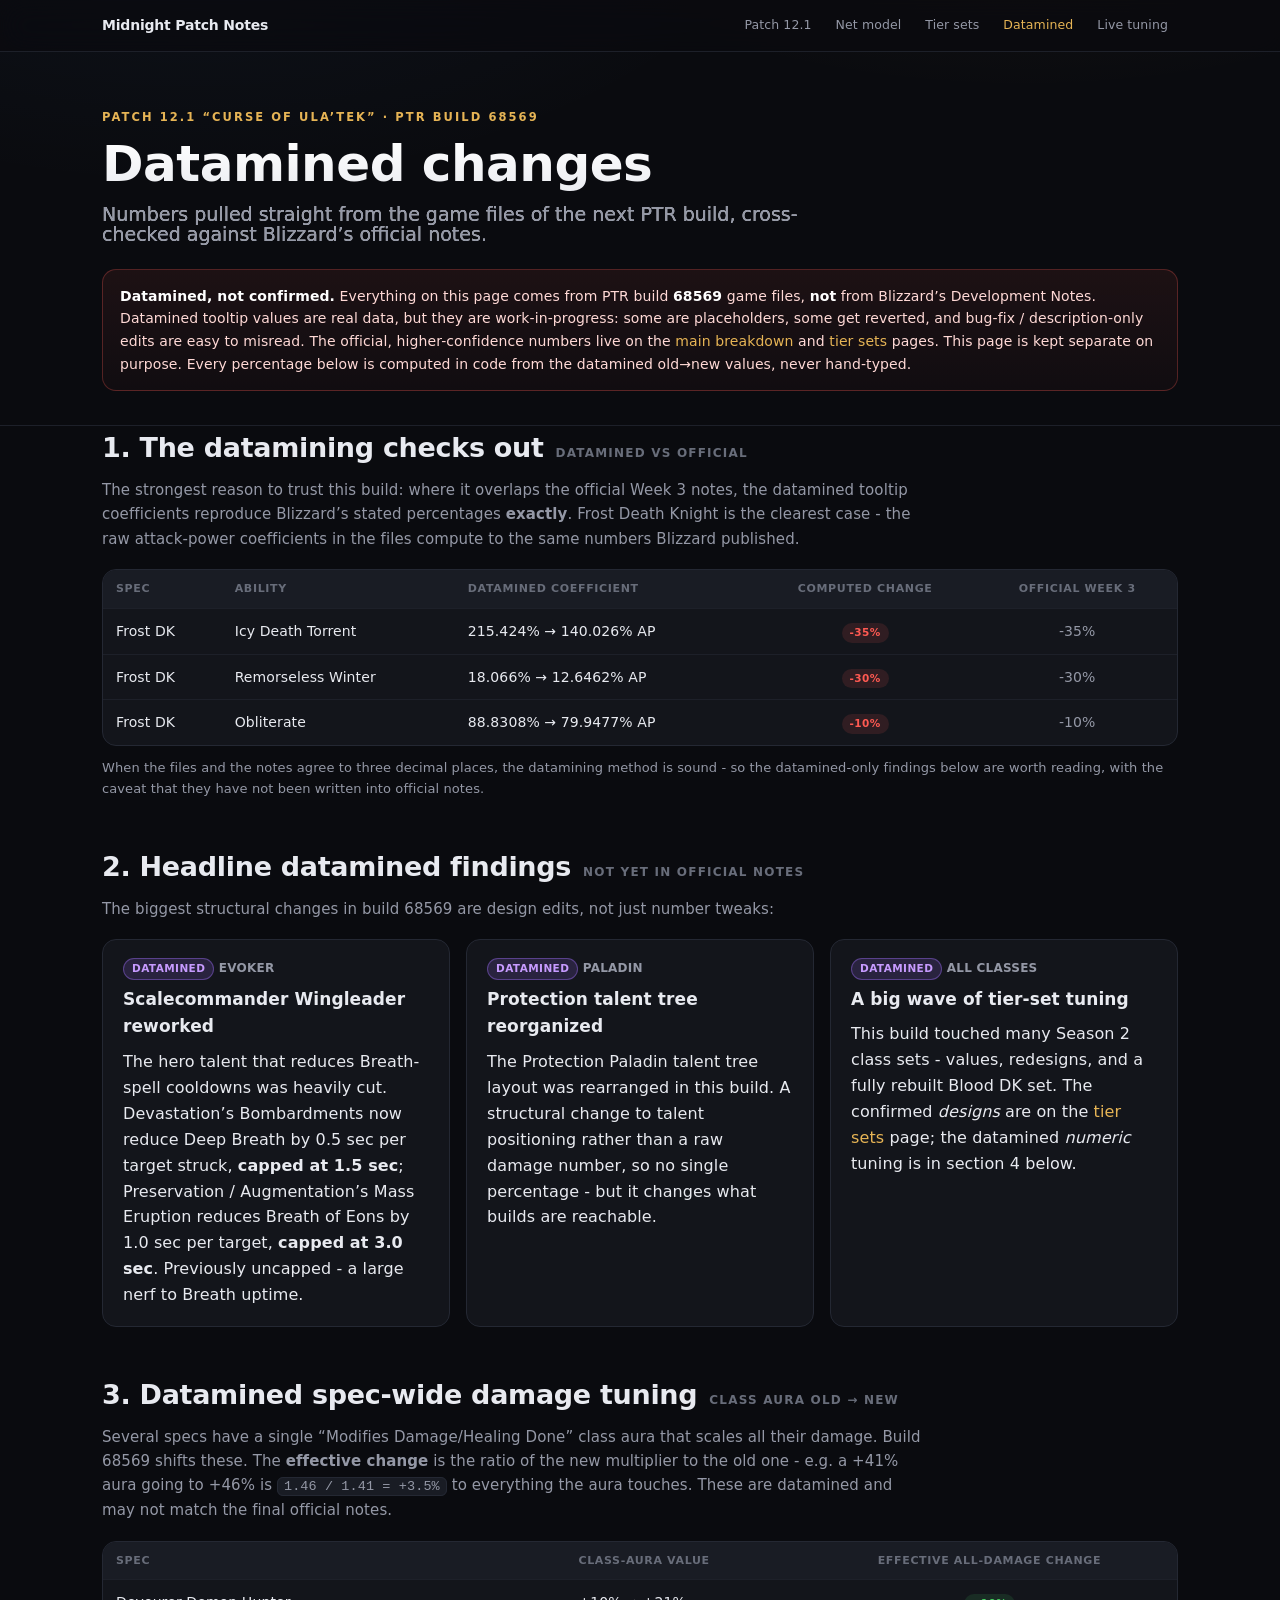
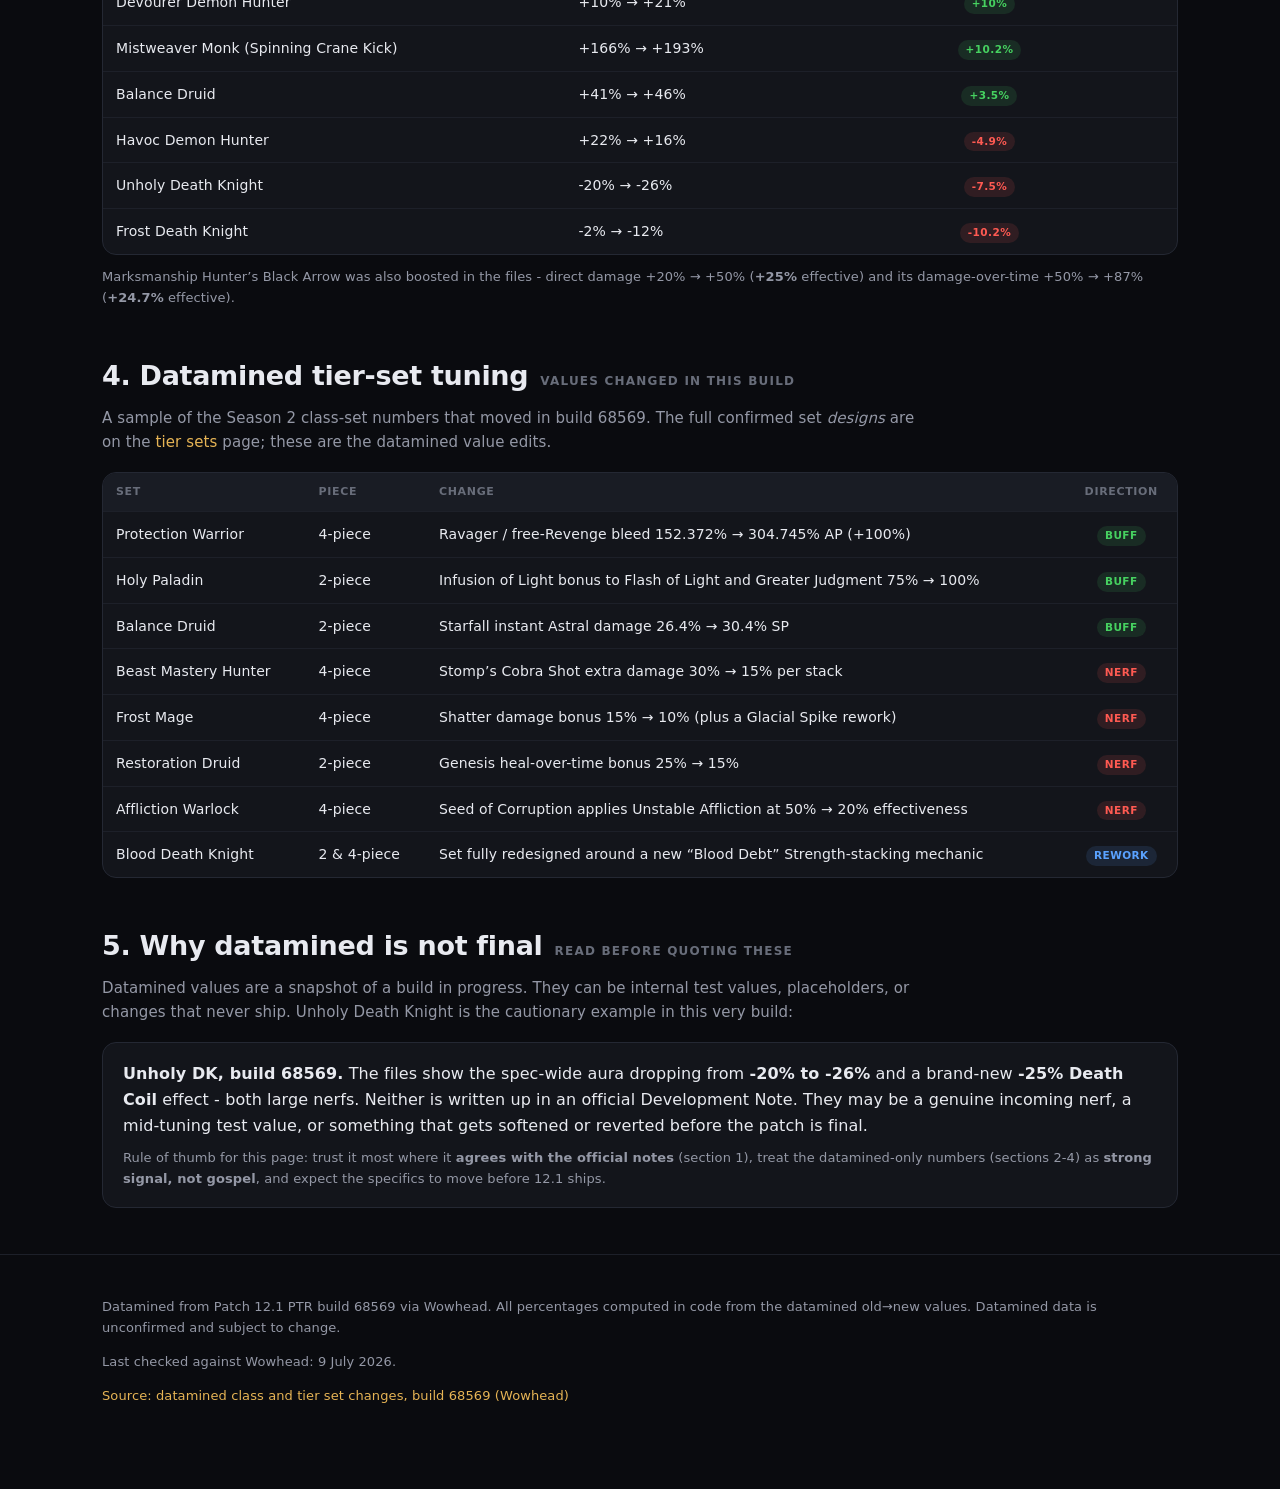
==== datamined.html @ 8b49879c "Add separate datamined changes page (PTR build 68569)" ====
<!DOCTYPE html>
<html lang="en">
<head>
<meta charset="utf-8" />
<meta name="viewport" content="width=device-width, initial-scale=1" />
<title>Patch 12.1 Datamined Changes - Build 68569</title>
<meta name="description" content="Datamined Patch 12.1 class and tier-set changes from PTR build 68569: what the tooltip coefficients reveal, how they line up with Blizzard's official notes, and why datamined is not final." />
<meta name="color-scheme" content="dark" />
<link rel="icon" href="favicon.svg" type="image/svg+xml" />
<meta name="theme-color" content="#0a0b0f" />
<meta property="og:type" content="website" />
<meta property="og:site_name" content="Midnight Patch Notes" />
<meta property="og:title" content="Patch 12.1 Datamined Changes - Build 68569" />
<meta property="og:description" content="Datamined Patch 12.1 class and tier-set changes from PTR build 68569, cross-checked against Blizzard's official notes." />
<meta property="og:image" content="https://patchnotes-overview.pages.dev/og.png" />
<meta property="og:url" content="https://patchnotes-overview.pages.dev/datamined" />
<meta name="twitter:card" content="summary_large_image" />
<meta name="twitter:image" content="https://patchnotes-overview.pages.dev/og.png" />
<link rel="stylesheet" href="styles.css" />
</head>
<body>

<nav class="toc"><div class="wrap">
  <a href="./" class="brand">Midnight Patch Notes</a>
  <span style="margin-left:auto"></span>
  <a href="patch-12-1.html">Patch 12.1</a>
  <a href="net-change.html">Net model</a>
  <a href="tier-sets.html">Tier sets</a>
  <a href="datamined.html" style="color:var(--accent)">Datamined</a>
  <a href="live-tuning.html">Live tuning</a>
</div></nav>

<header class="hero">
  <div class="wrap">
    <div class="eyebrow">Patch 12.1 &ldquo;Curse of Ula&rsquo;tek&rdquo; &middot; PTR build 68569</div>
    <h1>Datamined changes
      <span class="sub">Numbers pulled straight from the game files of the next PTR build, cross-checked against Blizzard&rsquo;s official notes.</span>
    </h1>
    <div class="disclaimer">
      <b>Datamined, not confirmed.</b> Everything on this page comes from PTR build <b>68569</b> game files, <b>not</b> from Blizzard&rsquo;s
      Development Notes. Datamined tooltip values are real data, but they are work-in-progress: some are placeholders, some get reverted, and
      bug-fix / description-only edits are easy to misread. The official, higher-confidence numbers live on the
      <a href="patch-12-1.html">main breakdown</a> and <a href="tier-sets.html">tier sets</a> pages. This page is kept separate on purpose.
      Every percentage below is computed in code from the datamined old&rarr;new values, never hand-typed.
    </div>
  </div>
</header>

<main class="wrap">

  <!-- 1. Corroboration -->
  <section id="checks-out">
    <div class="sec-head"><h2>1. The datamining checks out</h2><span class="kicker">datamined vs official</span></div>
    <p class="lead">The strongest reason to trust this build: where it overlaps the official Week 3 notes, the datamined tooltip
    coefficients reproduce Blizzard&rsquo;s stated percentages <b>exactly</b>. Frost Death Knight is the clearest case - the raw
    attack-power coefficients in the files compute to the same numbers Blizzard published.</p>
    <div class="tbl-wrap">
      <table>
        <thead><tr><th>Spec</th><th>Ability</th><th>Datamined coefficient</th><th style="text-align:center">Computed change</th><th style="text-align:center">Official Week 3</th></tr></thead>
        <tbody>
          <tr><td>Frost DK</td><td>Icy Death Torrent</td><td>215.424% &rarr; 140.026% AP</td><td style="text-align:center"><span class="tag nerf">-35%</span></td><td style="text-align:center"><span class="muted">-35%</span></td></tr>
          <tr><td>Frost DK</td><td>Remorseless Winter</td><td>18.066% &rarr; 12.6462% AP</td><td style="text-align:center"><span class="tag nerf">-30%</span></td><td style="text-align:center"><span class="muted">-30%</span></td></tr>
          <tr><td>Frost DK</td><td>Obliterate</td><td>88.8308% &rarr; 79.9477% AP</td><td style="text-align:center"><span class="tag nerf">-10%</span></td><td style="text-align:center"><span class="muted">-10%</span></td></tr>
        </tbody>
      </table>
    </div>
    <p class="small muted" style="margin-top:11px">When the files and the notes agree to three decimal places, the datamining method is
    sound - so the datamined-only findings below are worth reading, with the caveat that they have not been written into official notes.</p>
  </section>

  <!-- 2. Headline datamined-only findings -->
  <section id="headline">
    <div class="sec-head"><h2>2. Headline datamined findings</h2><span class="kicker">not yet in official notes</span></div>
    <p class="lead">The biggest structural changes in build 68569 are design edits, not just number tweaks:</p>
    <div class="card-grid">
      <div class="card">
        <div class="card-eyebrow"><span class="tag dm">Datamined</span> Evoker</div>
        <h3>Scalecommander Wingleader reworked</h3>
        <p>The hero talent that reduces Breath-spell cooldowns was heavily cut. Devastation&rsquo;s Bombardments now reduce Deep Breath by
        0.5 sec per target struck, <b>capped at 1.5 sec</b>; Preservation / Augmentation&rsquo;s Mass Eruption reduces Breath of Eons by
        1.0 sec per target, <b>capped at 3.0 sec</b>. Previously uncapped - a large nerf to Breath uptime.</p>
      </div>
      <div class="card">
        <div class="card-eyebrow"><span class="tag dm">Datamined</span> Paladin</div>
        <h3>Protection talent tree reorganized</h3>
        <p>The Protection Paladin talent tree layout was rearranged in this build. A structural change to talent positioning rather than a
        raw damage number, so no single percentage - but it changes what builds are reachable.</p>
      </div>
      <div class="card">
        <div class="card-eyebrow"><span class="tag dm">Datamined</span> All classes</div>
        <h3>A big wave of tier-set tuning</h3>
        <p>This build touched many Season 2 class sets - values, redesigns, and a fully rebuilt Blood DK set. The confirmed
        <i>designs</i> are on the <a href="tier-sets.html">tier sets</a> page; the datamined <i>numeric</i> tuning is in section 4 below.</p>
      </div>
    </div>
  </section>

  <!-- 3. Spec-wide auras -->
  <section id="spec-auras">
    <div class="sec-head"><h2>3. Datamined spec-wide damage tuning</h2><span class="kicker">class aura old &rarr; new</span></div>
    <p class="lead">Several specs have a single &ldquo;Modifies Damage/Healing Done&rdquo; class aura that scales all their damage. Build 68569
    shifts these. The <b>effective change</b> is the ratio of the new multiplier to the old one - e.g. a +41% aura going to +46% is
    <code>1.46 / 1.41 = +3.5%</code> to everything the aura touches. These are datamined and may not match the final official notes.</p>
    <div class="tbl-wrap">
      <table>
        <thead><tr><th>Spec</th><th>Class-aura value</th><th style="text-align:center">Effective all-damage change</th></tr></thead>
        <tbody>
          <tr><td>Devourer Demon Hunter</td><td>+10% &rarr; +21%</td><td style="text-align:center"><span class="tag buff">+10%</span></td></tr>
          <tr><td>Mistweaver Monk (Spinning Crane Kick)</td><td>+166% &rarr; +193%</td><td style="text-align:center"><span class="tag buff">+10.2%</span></td></tr>
          <tr><td>Balance Druid</td><td>+41% &rarr; +46%</td><td style="text-align:center"><span class="tag buff">+3.5%</span></td></tr>
          <tr><td>Havoc Demon Hunter</td><td>+22% &rarr; +16%</td><td style="text-align:center"><span class="tag nerf">-4.9%</span></td></tr>
          <tr><td>Unholy Death Knight</td><td>-20% &rarr; -26%</td><td style="text-align:center"><span class="tag nerf">-7.5%</span></td></tr>
          <tr><td>Frost Death Knight</td><td>-2% &rarr; -12%</td><td style="text-align:center"><span class="tag nerf">-10.2%</span></td></tr>
        </tbody>
      </table>
    </div>
    <p class="small muted" style="margin-top:11px">Marksmanship Hunter&rsquo;s Black Arrow was also boosted in the files - direct damage
    +20% &rarr; +50% (<b>+25%</b> effective) and its damage-over-time +50% &rarr; +87% (<b>+24.7%</b> effective).</p>
  </section>

  <!-- 4. Tier tuning -->
  <section id="tier-tuning">
    <div class="sec-head"><h2>4. Datamined tier-set tuning</h2><span class="kicker">values changed in this build</span></div>
    <p class="lead">A sample of the Season 2 class-set numbers that moved in build 68569. The full confirmed set <i>designs</i> are on the
    <a href="tier-sets.html">tier sets</a> page; these are the datamined value edits.</p>
    <div class="tbl-wrap">
      <table>
        <thead><tr><th>Set</th><th>Piece</th><th>Change</th><th style="text-align:center">Direction</th></tr></thead>
        <tbody>
          <tr><td>Protection Warrior</td><td>4-piece</td><td>Ravager / free-Revenge bleed 152.372% &rarr; 304.745% AP (+100%)</td><td style="text-align:center"><span class="tag buff">Buff</span></td></tr>
          <tr><td>Holy Paladin</td><td>2-piece</td><td>Infusion of Light bonus to Flash of Light and Greater Judgment 75% &rarr; 100%</td><td style="text-align:center"><span class="tag buff">Buff</span></td></tr>
          <tr><td>Balance Druid</td><td>2-piece</td><td>Starfall instant Astral damage 26.4% &rarr; 30.4% SP</td><td style="text-align:center"><span class="tag buff">Buff</span></td></tr>
          <tr><td>Beast Mastery Hunter</td><td>4-piece</td><td>Stomp&rsquo;s Cobra Shot extra damage 30% &rarr; 15% per stack</td><td style="text-align:center"><span class="tag nerf">Nerf</span></td></tr>
          <tr><td>Frost Mage</td><td>4-piece</td><td>Shatter damage bonus 15% &rarr; 10% (plus a Glacial Spike rework)</td><td style="text-align:center"><span class="tag nerf">Nerf</span></td></tr>
          <tr><td>Restoration Druid</td><td>2-piece</td><td>Genesis heal-over-time bonus 25% &rarr; 15%</td><td style="text-align:center"><span class="tag nerf">Nerf</span></td></tr>
          <tr><td>Affliction Warlock</td><td>4-piece</td><td>Seed of Corruption applies Unstable Affliction at 50% &rarr; 20% effectiveness</td><td style="text-align:center"><span class="tag nerf">Nerf</span></td></tr>
          <tr><td>Blood Death Knight</td><td>2 &amp; 4-piece</td><td>Set fully redesigned around a new &ldquo;Blood Debt&rdquo; Strength-stacking mechanic</td><td style="text-align:center"><span class="tag neutral">Rework</span></td></tr>
        </tbody>
      </table>
    </div>
  </section>

  <!-- 5. Why not final -->
  <section id="not-final">
    <div class="sec-head"><h2>5. Why datamined is not final</h2><span class="kicker">read before quoting these</span></div>
    <p class="lead">Datamined values are a snapshot of a build in progress. They can be internal test values, placeholders, or changes that
    never ship. Unholy Death Knight is the cautionary example in this very build:</p>
    <div class="card">
      <p style="margin:0 0 8px"><b>Unholy DK, build 68569.</b> The files show the spec-wide aura dropping from <b>-20% to -26%</b> and a
      brand-new <b>-25% Death Coil</b> effect - both large nerfs. Neither is written up in an official Development Note. They may be a
      genuine incoming nerf, a mid-tuning test value, or something that gets softened or reverted before the patch is final.</p>
      <p class="small muted" style="margin:0">Rule of thumb for this page: trust it most where it <b>agrees with the official notes</b>
      (section 1), treat the datamined-only numbers (sections 2-4) as <b>strong signal, not gospel</b>, and expect the specifics to move
      before 12.1 ships.</p>
    </div>
  </section>

</main>

<footer>
  <div class="wrap">
    <p>Datamined from Patch 12.1 PTR build 68569 via Wowhead. All percentages computed in code from the datamined old&rarr;new values.
    Datamined data is unconfirmed and subject to change.</p>
    <p class="small muted">Last checked against Wowhead: 9 July 2026.</p>
    <p><a href="https://www.wowhead.com/news/patch-12-1-ptr-datamined-class-and-tier-set-changes-build-68569-class-tuning-and-382116" target="_blank" rel="noopener">Source: datamined class and tier set changes, build 68569 (Wowhead)</a></p>
  </div>
</footer>

</body>
</html>
---- styles.css ----
:root {
  --bg: #0a0b0f;
  --panel: #13151b;
  --panel-2: #191c24;
  --line: #242833;
  --line-soft: #1d2029;
  --text: #e8eaf0;
  --dim: #9498a6;
  --faint: #686d7a;
  --buff: #46d160;
  --buff-bg: rgba(70, 209, 96, 0.12);
  --nerf: #ff5a52;
  --nerf-bg: rgba(255, 90, 82, 0.12);
  --neutral: #5aa2ff;
  --neutral-bg: rgba(90, 162, 255, 0.12);
  --gold: #e6b455;
  --accent: #e6b455;
  --accent-2: #d9824a;
  --radius: 14px;
  --radius-sm: 10px;
  --maxw: 1120px;
  --shadow: 0 10px 30px rgba(0,0,0,0.35);
}

* { box-sizing: border-box; }
html { scroll-behavior: smooth; scroll-padding-top: 70px; -webkit-text-size-adjust: 100%; }
body {
  margin: 0;
  background:
    radial-gradient(900px 500px at 80% -260px, rgba(230,180,85,0.10), transparent 70%),
    radial-gradient(1000px 600px at 15% -200px, rgba(90,162,255,0.07), transparent 65%),
    var(--bg);
  background-attachment: fixed;
  color: var(--text);
  font: 16px/1.62 ui-sans-serif, system-ui, -apple-system, "Segoe UI", Roboto, Helvetica, Arial, sans-serif;
  -webkit-font-smoothing: antialiased;
  letter-spacing: 0.1px;
}
a { color: var(--accent); text-decoration: none; }
a:hover { text-decoration: underline; }
code { font-family: ui-monospace, SFMono-Regular, Menlo, Consolas, monospace; font-size: 0.9em; background: var(--panel-2); padding: 1px 6px; border-radius: 6px; border: 1px solid var(--line); }
.wrap { max-width: var(--maxw); margin: 0 auto; padding: 0 22px; }
.muted { color: var(--dim); }
.small { font-size: 13px; }

/* Sticky nav */
nav.toc {
  position: sticky; top: 0; z-index: 30;
  background: rgba(10,11,15,0.72); backdrop-filter: blur(14px) saturate(140%);
  border-bottom: 1px solid var(--line-soft);
}
nav.toc .wrap { display: flex; gap: 4px; flex-wrap: wrap; align-items: center; padding: 9px 22px; }
nav.toc a { color: var(--dim); font-size: 12.5px; font-weight: 500; padding: 5px 10px; border-radius: 8px; transition: all .15s; }
nav.toc a:hover { color: var(--text); background: var(--panel); text-decoration: none; }
nav.toc .navsep { color: var(--faint); padding: 0 4px; opacity: .5; }

/* Hero */
header.hero { padding: 56px 0 34px; border-bottom: 1px solid var(--line-soft); }
.eyebrow { color: var(--accent); font-weight: 600; letter-spacing: 0.18em; text-transform: uppercase; font-size: 11.5px; }
h1 {
  font-size: clamp(30px, 5.2vw, 50px); line-height: 1.05; margin: 12px 0 0; letter-spacing: -0.5px;
  font-weight: 800;
  background: linear-gradient(180deg, #fff 0%, #d7dae3 100%);
  -webkit-background-clip: text; background-clip: text; -webkit-text-fill-color: transparent;
}
h1 .sub { display: block; -webkit-text-fill-color: initial; color: var(--dim); font-weight: 450; font-size: clamp(15px, 2.4vw, 19px); margin-top: 14px; letter-spacing: 0; max-width: 760px; }
.meta-row { display: flex; flex-wrap: wrap; gap: 8px 10px; margin-top: 22px; }
.pill { display: inline-flex; align-items: center; gap: 7px; background: var(--panel); border: 1px solid var(--line); border-radius: 999px; padding: 6px 13px; font-size: 13px; color: var(--dim); }
.pill b { color: var(--text); font-weight: 600; }
.pill .dot { width: 7px; height: 7px; border-radius: 50%; background: var(--accent); box-shadow: 0 0 10px var(--accent); }

.disclaimer {
  margin: 24px 0 0; padding: 15px 17px; border-radius: var(--radius);
  background: linear-gradient(180deg, rgba(255,90,82,0.08), rgba(255,90,82,0.03));
  border: 1px solid rgba(255,90,82,0.28);
  font-size: 14px; color: #ffd9d6;
}
.disclaimer b { color: #fff; }

/* Layout */
main { padding: 36px 0 90px; }
section { margin: 0 0 46px; scroll-margin-top: 70px; }
.sec-head { display: flex; align-items: baseline; gap: 12px; margin: 0 0 8px; }
h2 { font-size: clamp(21px, 3vw, 27px); margin: 0; letter-spacing: -0.3px; font-weight: 750; }
.sec-head .kicker { color: var(--faint); font-size: 12px; font-weight: 600; text-transform: uppercase; letter-spacing: 0.1em; }
h2 + .lead, .sec-head + .lead { margin-top: 4px; }
h3 { font-size: 18px; margin: 22px 0 10px; }
.lead { color: var(--dim); font-size: 15px; margin: 0 0 18px; max-width: 820px; }
.card { background: var(--panel); border: 1px solid var(--line); border-radius: var(--radius); padding: 18px 20px; }

/* Stat chips */
.stats { display: grid; grid-template-columns: repeat(auto-fit, minmax(135px, 1fr)); gap: 12px; }
.stat { background: var(--panel); border: 1px solid var(--line); border-radius: var(--radius); padding: 16px 17px; position: relative; overflow: hidden; }
.stat::after { content: ""; position: absolute; inset: 0 0 auto 0; height: 2px; background: var(--barcolor, transparent); opacity: .7; }
.stat .num { font-size: 31px; font-weight: 800; line-height: 1; letter-spacing: -0.5px; }
.stat .lbl { color: var(--dim); font-size: 12.5px; margin-top: 7px; }
.stat.buff { --barcolor: var(--buff); } .stat.buff .num { color: var(--buff); }
.stat.nerf { --barcolor: var(--nerf); } .stat.nerf .num { color: var(--nerf); }
.stat.neutral { --barcolor: var(--neutral); } .stat.neutral .num { color: var(--neutral); }
.stat.gold { --barcolor: var(--gold); }

/* Global list */
ul.glist { list-style: none; padding: 0; margin: 0; display: grid; gap: 12px; }
ul.glist li { background: var(--panel); border: 1px solid var(--line); border-left: 3px solid var(--accent); border-radius: var(--radius-sm); padding: 14px 18px; }
ul.glist li b { color: var(--accent); }

/* Tables */
.tbl-wrap { overflow-x: auto; border: 1px solid var(--line); border-radius: var(--radius); background: var(--panel); }
table { width: 100%; border-collapse: collapse; font-size: 14px; }
thead th { text-align: left; background: var(--panel-2); color: var(--faint); font-weight: 600; font-size: 11px; text-transform: uppercase; letter-spacing: 0.06em; padding: 10px 13px; white-space: nowrap; }
tbody td { padding: 11px 13px; border-top: 1px solid var(--line-soft); vertical-align: top; }
tbody tr:hover { background: rgba(255,255,255,0.018); }
td.ability { font-weight: 600; white-space: nowrap; }
td.metric { color: var(--dim); }
td.oldnew { font-variant-numeric: tabular-nums; white-space: nowrap; color: var(--dim); }
td.change { font-variant-numeric: tabular-nums; font-weight: 700; white-space: nowrap; text-align: right; }
td.note { color: var(--dim); font-size: 13px; }
.change.buff { color: var(--buff); } .change.nerf { color: var(--nerf); } .change.neutral { color: var(--faint); }

/* chips */
.tag { display: inline-block; font-size: 10.5px; font-weight: 700; text-transform: uppercase; letter-spacing: 0.04em; padding: 2px 8px; border-radius: 999px; line-height: 1.5; }
.tag.buff { color: var(--buff); background: var(--buff-bg); }
.tag.nerf { color: var(--nerf); background: var(--nerf-bg); }
.tag.neutral { color: var(--neutral); background: var(--neutral-bg); }
.tag.role { color: var(--gold); background: rgba(230,180,85,0.13); }
.tag.kind { color: var(--faint); background: var(--panel-2); border: 1px solid var(--line); }
.tag.wk2 { color: #ffd479; background: rgba(230,180,85,0.16); border: 1px solid rgba(230,180,85,0.35); }
.tag.dm { color: #c79bff; background: rgba(160,110,255,0.16); border: 1px solid rgba(160,110,255,0.4); }
.minichip.w { color: #ffd479; background: rgba(230,180,85,0.16); }

/* datamined card grid */
.card-grid { display: grid; grid-template-columns: repeat(auto-fit, minmax(260px, 1fr)); gap: 16px; }
.card-grid .card h3 { margin: 6px 0 8px; font-size: 17px; }
.card-grid .card p { margin: 0; }
.card-eyebrow { color: var(--dim); font-weight: 600; font-size: 12px; letter-spacing: 0.02em; text-transform: uppercase; }

/* Accordion class blocks */
.toolbar { display: flex; align-items: center; gap: 10px; flex-wrap: wrap; margin: 0 0 16px; }
.filters { display: inline-flex; gap: 4px; background: var(--panel); border: 1px solid var(--line); border-radius: 999px; padding: 4px; }
.filters button { cursor: pointer; background: transparent; color: var(--dim); border: 0; border-radius: 999px; padding: 6px 14px; font-size: 13px; font-weight: 600; transition: all .15s; }
.filters button:hover { color: var(--text); }
.filters button.active { color: #1a140a; background: linear-gradient(135deg, var(--accent), var(--accent-2)); }
.toolbtn { cursor: pointer; background: var(--panel); color: var(--dim); border: 1px solid var(--line); border-radius: 999px; padding: 7px 14px; font-size: 13px; font-weight: 600; }
.toolbtn:hover { color: var(--text); border-color: var(--faint); }
.searchbox { flex: 1; min-width: 180px; max-width: 320px; background: var(--panel); color: var(--text); border: 1px solid var(--line); border-radius: 999px; padding: 7px 15px; font-size: 13px; }
.searchbox:focus { outline: none; border-color: var(--accent); }
.searchbox::placeholder { color: var(--faint); }

details.cls { border: 1px solid var(--line); border-radius: var(--radius); margin-bottom: 12px; background: var(--panel); overflow: hidden; }
details.cls[open] { box-shadow: var(--shadow); }
details.cls > summary {
  list-style: none; cursor: pointer; padding: 15px 18px; display: flex; align-items: center; gap: 13px;
  border-left: 4px solid var(--cc, var(--accent));
}
details.cls > summary::-webkit-details-marker { display: none; }
.cls-dot { width: 11px; height: 11px; border-radius: 50%; background: var(--cc); box-shadow: 0 0 12px -1px var(--cc); flex: none; }
.cls-name { font-size: 19px; font-weight: 750; color: var(--cc); }
.cls-meta { color: var(--faint); font-size: 13px; }
.cls-tally { margin-left: auto; display: flex; align-items: center; gap: 7px; }
.minichip { font-size: 12px; font-weight: 700; padding: 2px 9px; border-radius: 999px; font-variant-numeric: tabular-nums; }
.minichip.b { color: var(--buff); background: var(--buff-bg); }
.minichip.n { color: var(--nerf); background: var(--nerf-bg); }
.chev { color: var(--faint); transition: transform .2s; flex: none; }
details.cls[open] .chev { transform: rotate(90deg); }
.cls-body { padding: 4px 18px 18px; }

.specblock { margin: 14px 0 0; }
.spechead { display: flex; align-items: center; gap: 9px; flex-wrap: wrap; margin: 16px 0 8px; }
.spechead .name { font-weight: 700; font-size: 16px; }
.specnote { color: var(--dim); font-size: 13px; margin: 0 0 10px; max-width: 880px; }

/* Scorecard + ranking + reroll reuse */
.scorecard td.spec { font-weight: 700; white-space: nowrap; }
.scorecard td.dir { color: var(--dim); }
.scorecard b { color: var(--text); }

.rank-grid { display: grid; grid-template-columns: 1fr 1fr; gap: 16px; }
@media (max-width: 760px) { .rank-grid { grid-template-columns: 1fr; } }
.rank { border-radius: var(--radius); border: 1px solid var(--line); padding: 18px 20px; background: var(--panel); }
.rank.up { border-top: 3px solid var(--buff); }
.rank.down { border-top: 3px solid var(--nerf); }
.rank h3 { margin-top: 0; display: flex; align-items: center; gap: 8px; }
.rank.up h3 { color: var(--buff); } .rank.down h3 { color: var(--nerf); }
.rank ol { margin: 0; padding-left: 20px; }
.rank li { margin: 10px 0; } .rank li b { color: var(--text); }

.reroll-grid { display: grid; gap: 11px; }
.reroll .card { border-left: 3px solid var(--gold); }
.reroll .q { font-weight: 700; color: var(--gold); display: block; margin-bottom: 3px; }

footer { border-top: 1px solid var(--line-soft); padding: 28px 0 70px; color: var(--dim); font-size: 13px; }
footer a { word-break: break-all; }

.totop { position: fixed; right: 20px; bottom: 20px; width: 44px; height: 44px; border-radius: 50%; display: none; align-items: center; justify-content: center; font-weight: 800; cursor: pointer; color: #1a140a; background: linear-gradient(135deg, var(--accent), var(--accent-2)); box-shadow: var(--shadow); border: 0; }
.totop.show { display: flex; }

@media (max-width: 560px) {
  header.hero { padding: 40px 0 26px; }
  .cls-meta { display: none; }
}

/* ---- Landing page ---- */
nav.toc .brand { font-weight: 800; color: var(--text); font-size: 14px; letter-spacing: -0.2px; padding-left: 0; }
nav.toc .brand:hover { color: var(--accent); background: transparent; }

.home-hero {
  position: relative; overflow: hidden; padding: 92px 0 78px; border-bottom: 1px solid var(--line-soft);
  background:
    radial-gradient(1100px 520px at 50% -140px, rgba(230,180,85,0.16), transparent 60%),
    linear-gradient(180deg, rgba(138,135,238,0.08), transparent 42%);
}
.home-hero-glow {
  position: absolute; width: 520px; height: 520px; right: -120px; top: -180px; border-radius: 50%;
  background: radial-gradient(circle, rgba(90,162,255,0.18), transparent 65%); filter: blur(20px); pointer-events: none;
}
.home-title {
  font-size: clamp(42px, 8vw, 80px); line-height: 0.98; margin: 14px 0 0; font-weight: 850; letter-spacing: -1.8px;
  background: linear-gradient(180deg, #fff, #cfd3de); -webkit-background-clip: text; background-clip: text; -webkit-text-fill-color: transparent;
}
.home-title span { background: linear-gradient(135deg, var(--accent), var(--accent-2)); -webkit-background-clip: text; background-clip: text; -webkit-text-fill-color: transparent; }
.home-sub { color: var(--dim); font-size: clamp(15px, 2.4vw, 19px); max-width: 690px; margin: 20px 0 0; }
.home-cta-row { display: flex; gap: 12px; flex-wrap: wrap; margin-top: 32px; }
.btn-primary { background: linear-gradient(135deg, var(--accent), var(--accent-2)); color: #1a140a; font-weight: 700; padding: 12px 20px; border-radius: 999px; }
.btn-primary:hover { text-decoration: none; filter: brightness(1.07); }
.btn-ghost { color: var(--text); border: 1px solid var(--line); padding: 12px 20px; border-radius: 999px; font-weight: 600; }
.btn-ghost:hover { text-decoration: none; border-color: var(--faint); }

.patch-grid { display: grid; grid-template-columns: repeat(auto-fill, minmax(290px, 1fr)); gap: 16px; }
.patch-card { display: flex; flex-direction: column; gap: 9px; background: var(--panel); border: 1px solid var(--line); border-radius: var(--radius); padding: 20px; position: relative; min-height: 230px; }
.patch-card.active { border-color: rgba(230,180,85,0.5); box-shadow: var(--shadow); }
.patch-card.active::before { content: ""; position: absolute; inset: 0 0 auto 0; height: 3px; background: linear-gradient(90deg, var(--accent), var(--accent-2)); border-radius: var(--radius) var(--radius) 0 0; }
a.patch-card { color: var(--text); transition: transform .18s, border-color .18s; }
a.patch-card:hover { text-decoration: none; transform: translateY(-3px); border-color: var(--accent); }
.patch-card.soon { opacity: .6; }
.pc-top { display: flex; align-items: center; gap: 10px; }
.pc-badge { font-size: 11px; font-weight: 700; text-transform: uppercase; letter-spacing: 0.05em; padding: 3px 10px; border-radius: 999px; background: var(--panel-2); color: var(--dim); border: 1px solid var(--line); display: inline-flex; align-items: center; gap: 7px; }
.pc-badge.live { color: var(--buff); background: var(--buff-bg); border-color: rgba(70,209,96,0.3); }
.pc-pulse { width: 7px; height: 7px; border-radius: 50%; background: var(--buff); animation: pcpulse 2s infinite; }
@keyframes pcpulse { 0% { box-shadow: 0 0 0 0 rgba(70,209,96,0.5); } 70% { box-shadow: 0 0 0 7px rgba(70,209,96,0); } 100% { box-shadow: 0 0 0 0 rgba(70,209,96,0); } }
.pc-season { margin-left: auto; font-size: 12px; color: var(--faint); font-weight: 600; }
.patch-card h3 { margin: 6px 0 0; font-size: 21px; font-weight: 750; }
.patch-card h3 span { color: var(--accent); display: block; font-size: 16px; font-weight: 600; margin-top: 2px; }
.patch-card p { color: var(--dim); font-size: 14px; margin: 0; flex: 1; }
.pc-stats { display: flex; gap: 15px; font-size: 13px; color: var(--dim); padding-top: 2px; }
.pc-stats b { color: var(--text); font-variant-numeric: tabular-nums; }
.pc-stats .g b { color: var(--buff); }
.pc-stats .r b { color: var(--nerf); }
.pc-cta { font-weight: 700; color: var(--accent); font-size: 14px; margin-top: 6px; }
.pc-cta.muted { color: var(--faint); font-weight: 600; }

/* ---- Net change calculator ---- */
.calc-card { padding: 20px 22px; }
.calc-controls { display: flex; align-items: center; gap: 12px; margin-bottom: 14px; }
.calc-controls label { font-weight: 700; font-size: 14px; color: var(--dim); }
#spec-select { flex: 1; max-width: 360px; background: var(--panel-2); color: var(--text); border: 1px solid var(--line); border-radius: 10px; padding: 10px 12px; font-size: 14px; font-weight: 600; }
#spec-select:focus { outline: none; border-color: var(--accent); }
.calc-base { margin: 0 0 14px; padding: 11px 14px; background: var(--panel-2); border: 1px solid var(--line); border-radius: 10px; font-size: 14px; color: var(--dim); }
.calc-base b { font-variant-numeric: tabular-nums; }
.calc-row { display: flex; align-items: center; justify-content: space-between; gap: 14px; padding: 10px 0; border-top: 1px solid var(--line-soft); flex-wrap: wrap; }
.calc-row:first-child { border-top: 0; }
.cr-name { font-weight: 600; font-size: 14px; }
.cr-pct { font-variant-numeric: tabular-nums; }
.cr-input { display: flex; align-items: center; gap: 8px; white-space: nowrap; }
input.wt { width: 74px; background: var(--panel-2); color: var(--text); border: 1px solid var(--line); border-radius: 8px; padding: 7px 9px; font-size: 14px; font-variant-numeric: tabular-nums; text-align: right; }
input.wt:focus { outline: none; border-color: var(--accent); }
.calc-result { display: flex; align-items: center; justify-content: space-between; gap: 14px; margin-top: 16px; padding-top: 16px; border-top: 2px solid var(--line); }
.calc-result-lbl { font-weight: 700; font-size: 15px; }
.calc-result-sub { color: var(--faint); font-size: 12px; margin-top: 3px; }
.net-num { font-size: 38px; font-weight: 850; line-height: 1; letter-spacing: -1px; font-variant-numeric: tabular-nums; color: var(--text); }
.net-num.buff { color: var(--buff); }
.net-num.nerf { color: var(--nerf); }

/* ---- Tier sets ---- */
.tierspec { margin: 12px 0 0; padding: 14px 16px; background: var(--panel-2); border: 1px solid var(--line); border-radius: var(--radius-sm); }
.tierspec .spechead { margin: 0 0 8px; }
.setrow { display: flex; gap: 12px; padding: 8px 0; align-items: flex-start; }
.setrow + .setrow { border-top: 1px solid var(--line-soft); }
.setlabel { flex: none; font-size: 11px; font-weight: 700; text-transform: uppercase; letter-spacing: 0.04em; padding: 3px 10px; border-radius: 999px; margin-top: 2px; }
.setlabel.two { color: var(--neutral); background: var(--neutral-bg); }
.setlabel.four { color: var(--gold); background: rgba(230,180,85,0.14); }
.settext { color: var(--text); font-size: 14px; line-height: 1.55; }
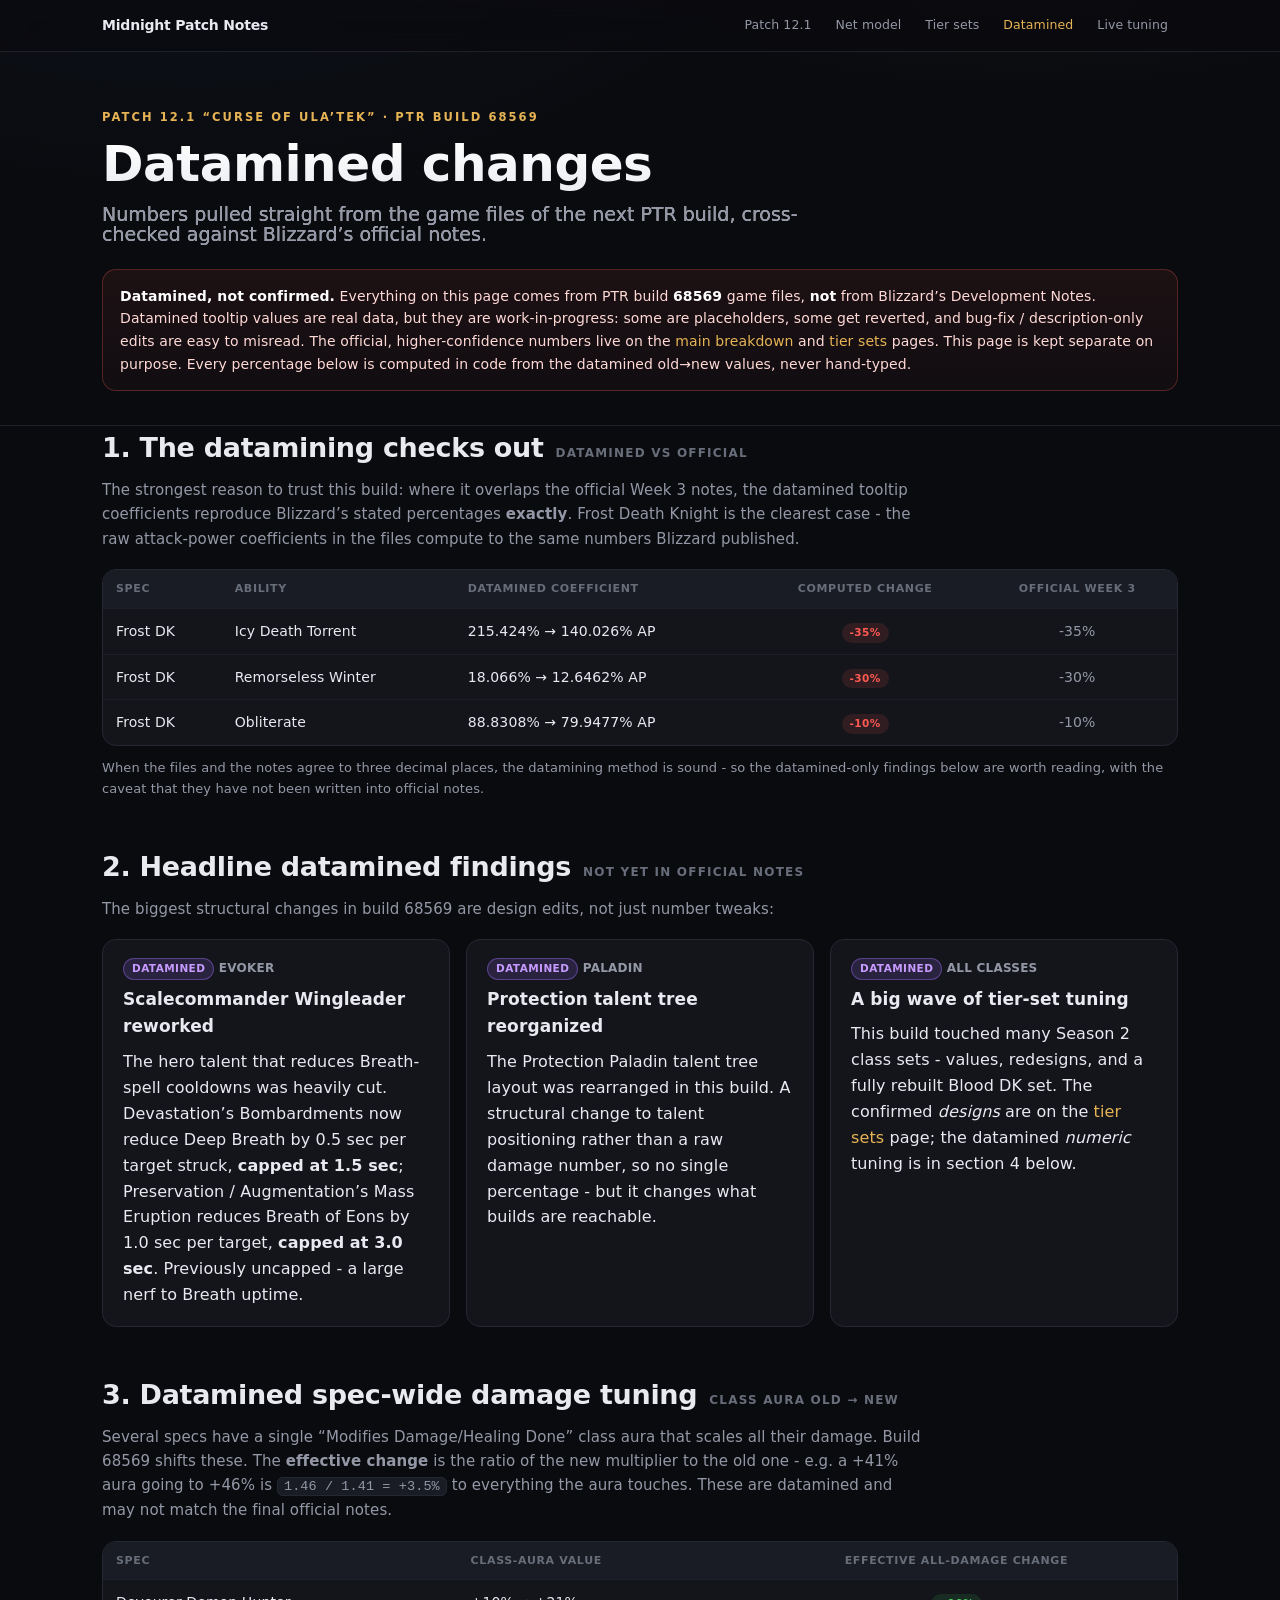
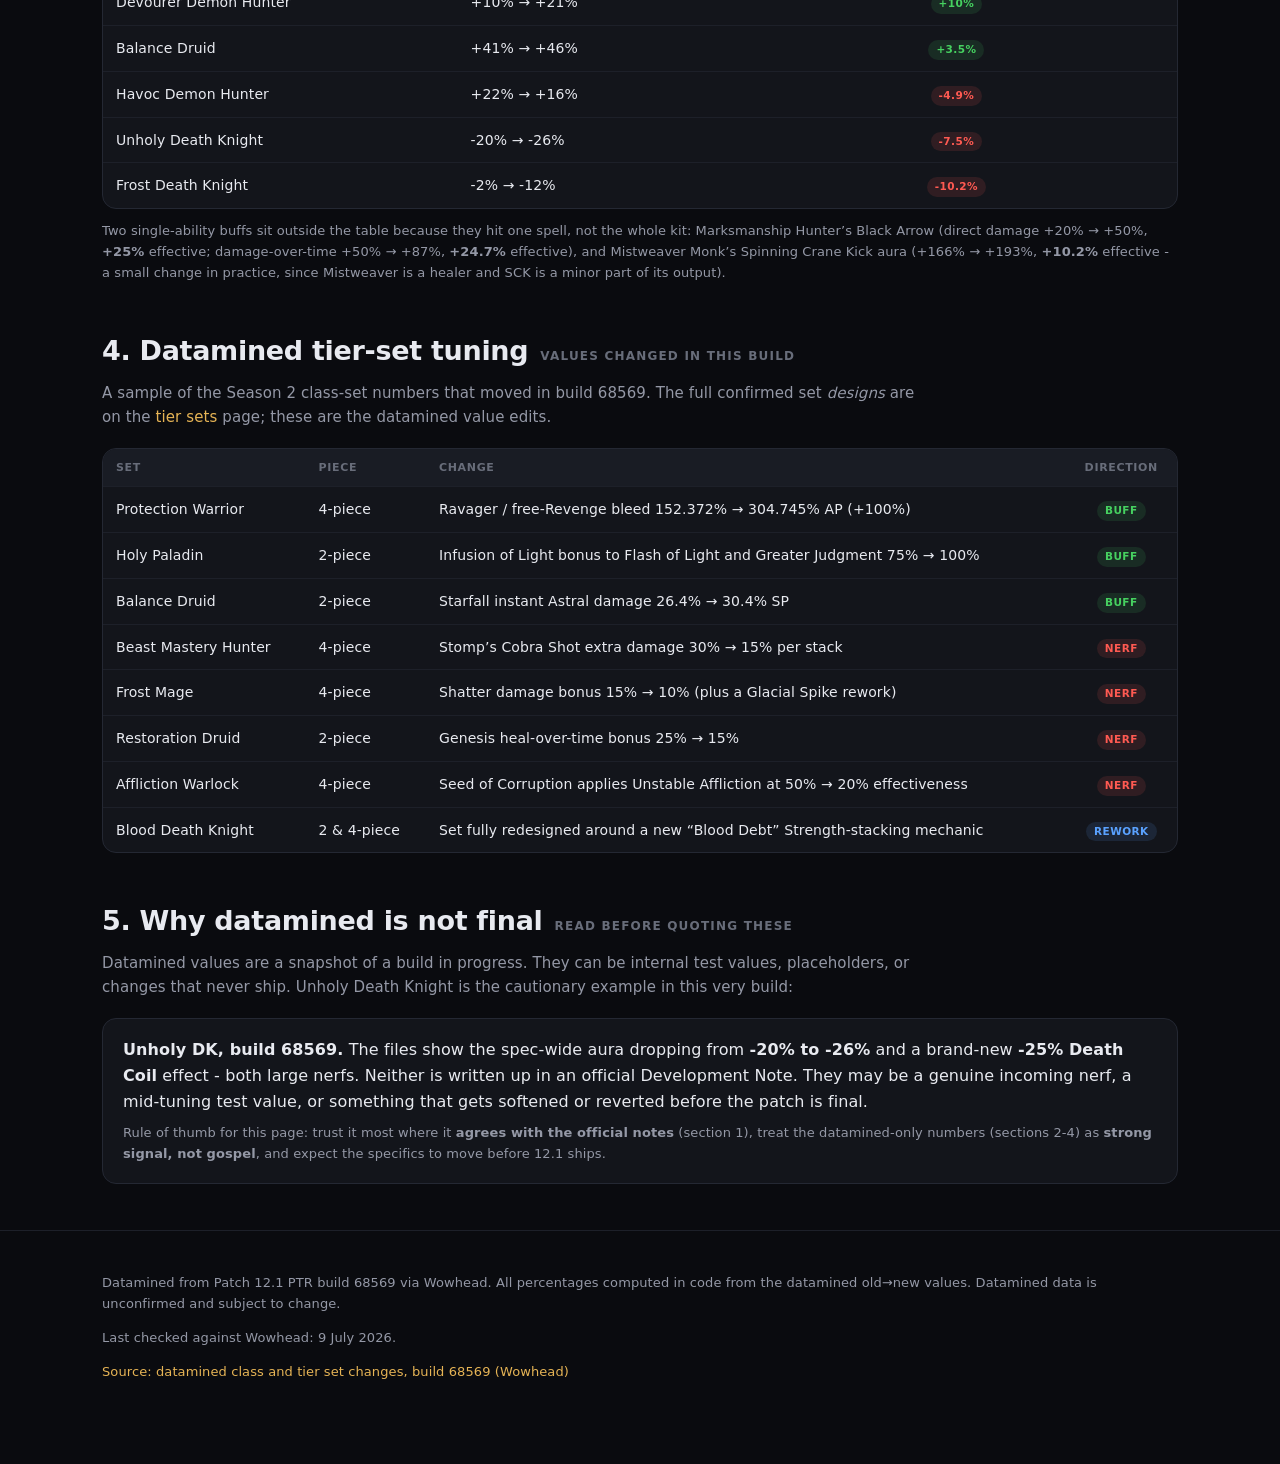
==== commit 6d935ee7: "Move Mistweaver SCK out of spec-wide table (single-spell buff, not all-damage)" ====
--- a/datamined.html
+++ b/datamined.html
@@ -106,7 +106,6 @@
         <thead><tr><th>Spec</th><th>Class-aura value</th><th style="text-align:center">Effective all-damage change</th></tr></thead>
         <tbody>
           <tr><td>Devourer Demon Hunter</td><td>+10% &rarr; +21%</td><td style="text-align:center"><span class="tag buff">+10%</span></td></tr>
-          <tr><td>Mistweaver Monk (Spinning Crane Kick)</td><td>+166% &rarr; +193%</td><td style="text-align:center"><span class="tag buff">+10.2%</span></td></tr>
           <tr><td>Balance Druid</td><td>+41% &rarr; +46%</td><td style="text-align:center"><span class="tag buff">+3.5%</span></td></tr>
           <tr><td>Havoc Demon Hunter</td><td>+22% &rarr; +16%</td><td style="text-align:center"><span class="tag nerf">-4.9%</span></td></tr>
           <tr><td>Unholy Death Knight</td><td>-20% &rarr; -26%</td><td style="text-align:center"><span class="tag nerf">-7.5%</span></td></tr>
@@ -114,8 +113,10 @@
         </tbody>
       </table>
     </div>
-    <p class="small muted" style="margin-top:11px">Marksmanship Hunter&rsquo;s Black Arrow was also boosted in the files - direct damage
-    +20% &rarr; +50% (<b>+25%</b> effective) and its damage-over-time +50% &rarr; +87% (<b>+24.7%</b> effective).</p>
+    <p class="small muted" style="margin-top:11px">Two single-ability buffs sit outside the table because they hit one spell, not the whole
+    kit: Marksmanship Hunter&rsquo;s Black Arrow (direct damage +20% &rarr; +50%, <b>+25%</b> effective; damage-over-time +50% &rarr; +87%,
+    <b>+24.7%</b> effective), and Mistweaver Monk&rsquo;s Spinning Crane Kick aura (+166% &rarr; +193%, <b>+10.2%</b> effective - a small
+    change in practice, since Mistweaver is a healer and SCK is a minor part of its output).</p>
   </section>
 
   <!-- 4. Tier tuning -->
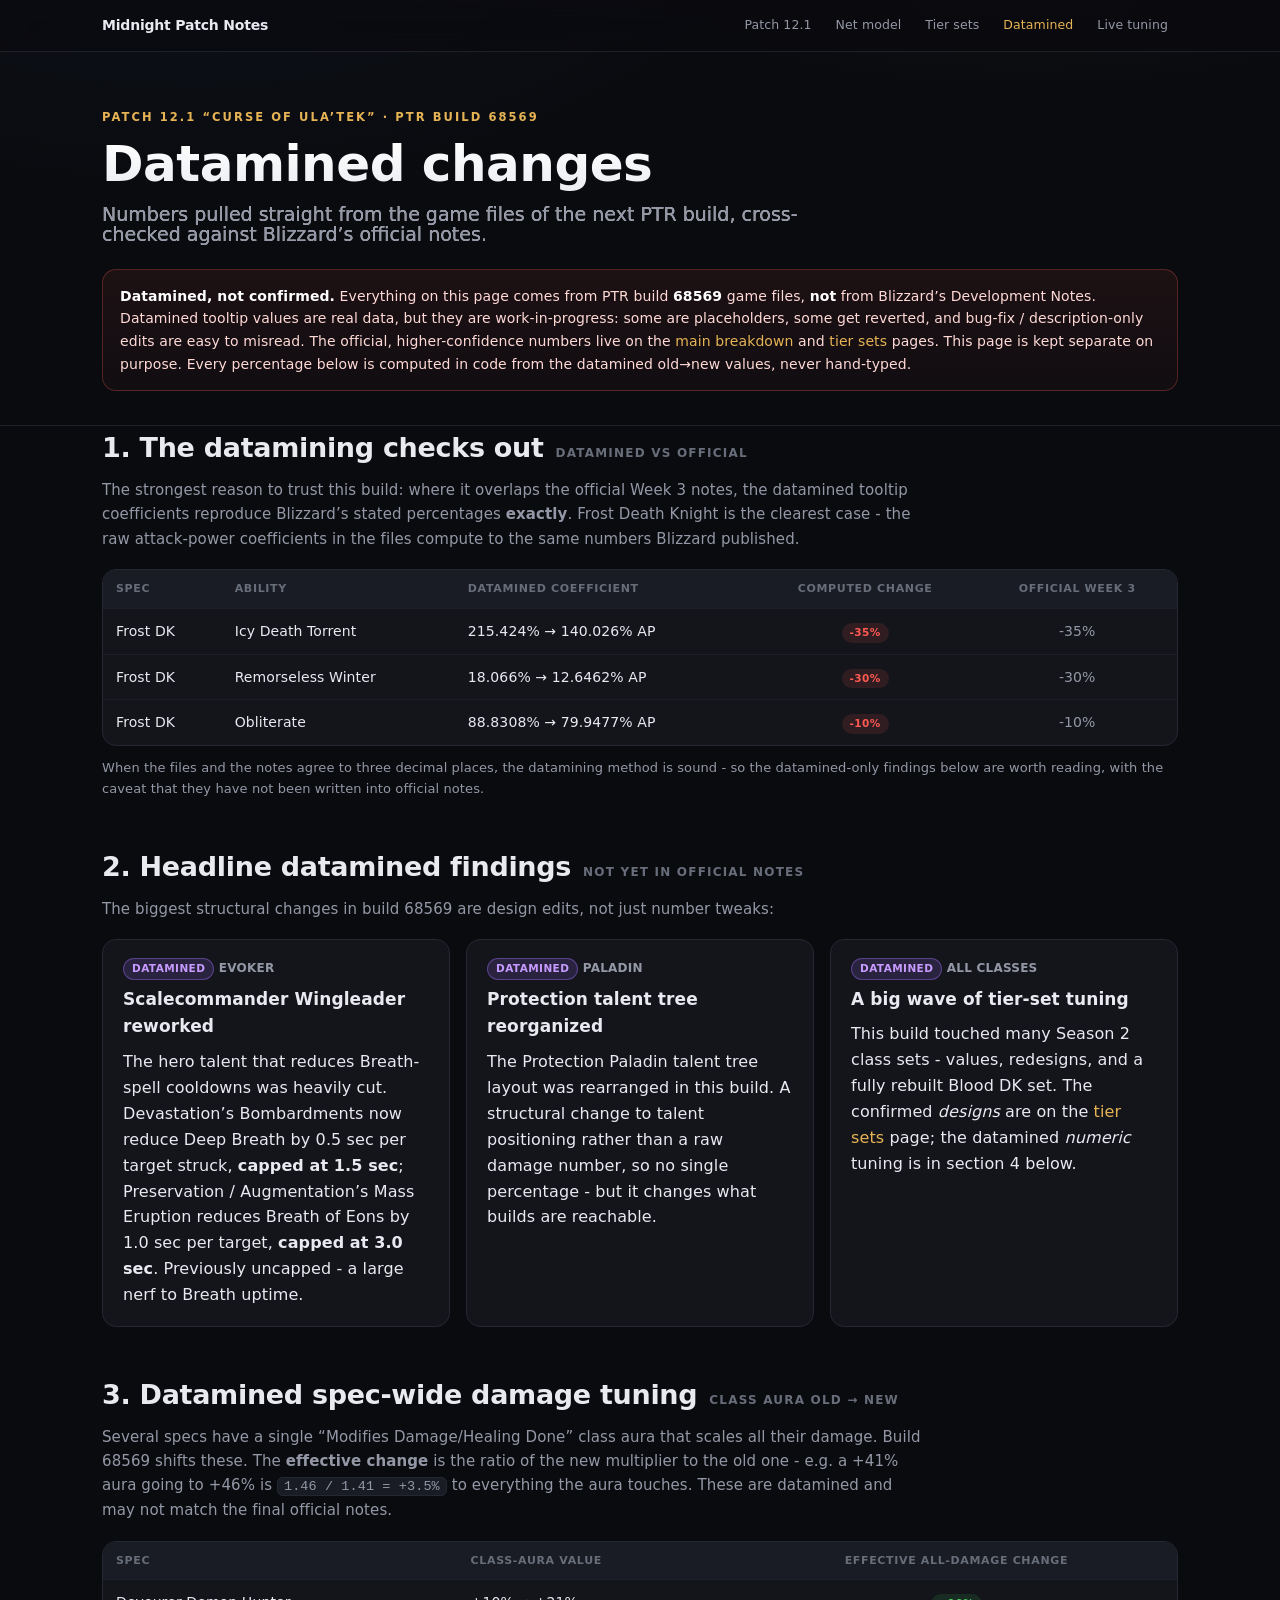
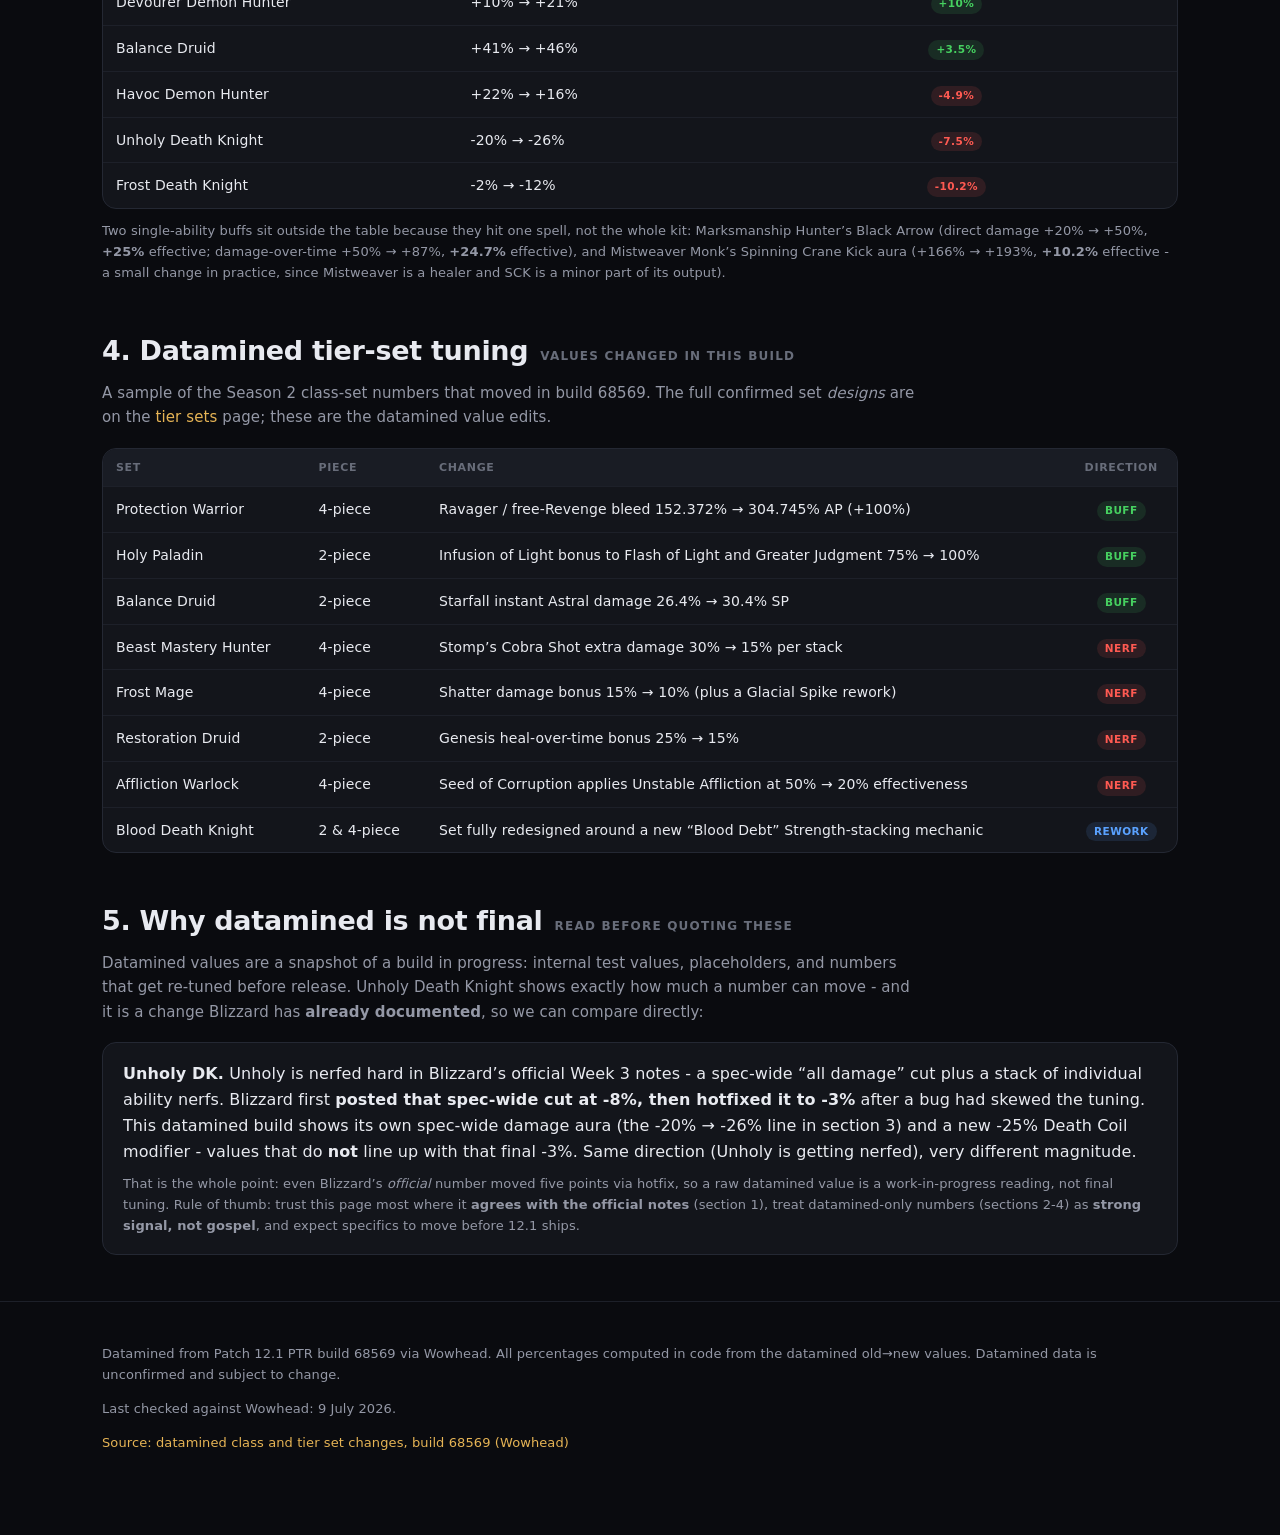
==== commit fdae7d56: "Fix Unholy datamined example: it IS in official notes (correct the framing)" ====
--- a/datamined.html
+++ b/datamined.html
@@ -144,15 +144,19 @@
   <!-- 5. Why not final -->
   <section id="not-final">
     <div class="sec-head"><h2>5. Why datamined is not final</h2><span class="kicker">read before quoting these</span></div>
-    <p class="lead">Datamined values are a snapshot of a build in progress. They can be internal test values, placeholders, or changes that
-    never ship. Unholy Death Knight is the cautionary example in this very build:</p>
+    <p class="lead">Datamined values are a snapshot of a build in progress: internal test values, placeholders, and numbers that get
+    re-tuned before release. Unholy Death Knight shows exactly how much a number can move - and it is a change Blizzard has <b>already
+    documented</b>, so we can compare directly:</p>
     <div class="card">
-      <p style="margin:0 0 8px"><b>Unholy DK, build 68569.</b> The files show the spec-wide aura dropping from <b>-20% to -26%</b> and a
-      brand-new <b>-25% Death Coil</b> effect - both large nerfs. Neither is written up in an official Development Note. They may be a
-      genuine incoming nerf, a mid-tuning test value, or something that gets softened or reverted before the patch is final.</p>
-      <p class="small muted" style="margin:0">Rule of thumb for this page: trust it most where it <b>agrees with the official notes</b>
-      (section 1), treat the datamined-only numbers (sections 2-4) as <b>strong signal, not gospel</b>, and expect the specifics to move
-      before 12.1 ships.</p>
+      <p style="margin:0 0 8px"><b>Unholy DK.</b> Unholy is nerfed hard in Blizzard&rsquo;s official Week 3 notes - a spec-wide
+      &ldquo;all damage&rdquo; cut plus a stack of individual ability nerfs. Blizzard first <b>posted that spec-wide cut at -8%, then
+      hotfixed it to -3%</b> after a bug had skewed the tuning. This datamined build shows its own spec-wide damage aura (the -20% &rarr; -26%
+      line in section 3) and a new -25% Death Coil modifier - values that do <b>not</b> line up with that final -3%. Same direction (Unholy
+      is getting nerfed), very different magnitude.</p>
+      <p class="small muted" style="margin:0">That is the whole point: even Blizzard&rsquo;s <i>official</i> number moved five points via
+      hotfix, so a raw datamined value is a work-in-progress reading, not final tuning. Rule of thumb: trust this page most where it
+      <b>agrees with the official notes</b> (section 1), treat datamined-only numbers (sections 2-4) as <b>strong signal, not gospel</b>,
+      and expect specifics to move before 12.1 ships.</p>
     </div>
   </section>
 
